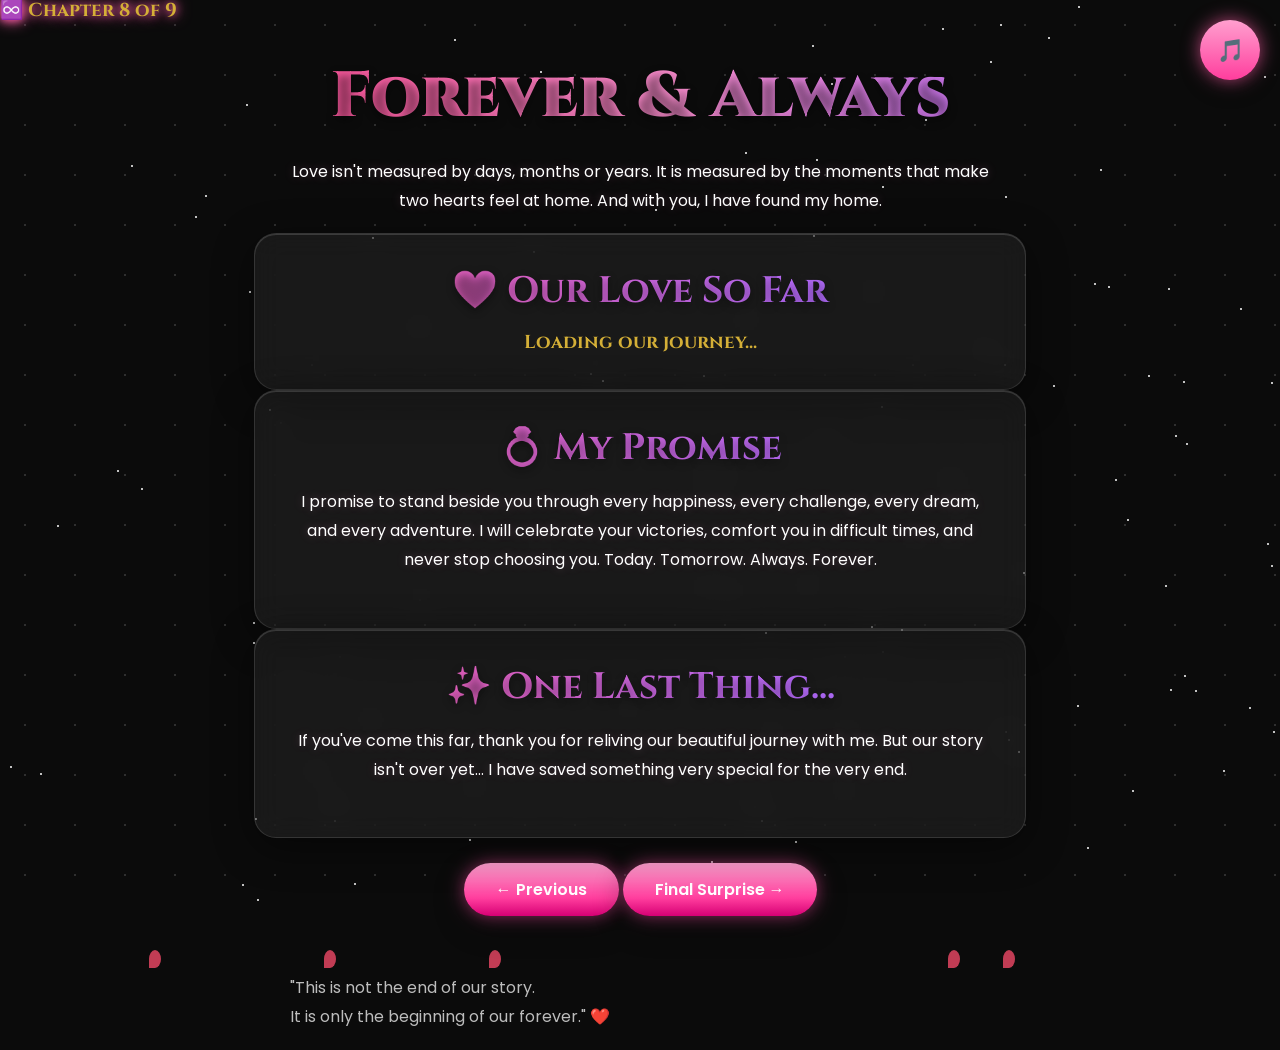
==== forever.html @ 0f518a85 "Enhance anniversary website with premium memories gallery and UI improvements" ====
<!DOCTYPE html>
<html lang="en">
<head>
    <meta charset="UTF-8">
    <meta name="viewport" content="width=device-width, initial-scale=1.0">
    <title>Chapter 8 - Forever & Always</title>

    <link rel="preconnect" href="https://fonts.googleapis.com">
    <link rel="preconnect" href="https://fonts.gstatic.com" crossorigin>

    <link href="https://fonts.googleapis.com/css2?family=Cinzel:wght@400;600;700&family=Poppins:wght@300;400;500&display=swap" rel="stylesheet">

    <link rel="stylesheet" href="assets/css/style.css">
</head>

<body data-chapter="7">

<header class="chapter-header">
    <h3>♾️ Chapter 8 of 9</h3>
</header>

<main class="chapter">

<section class="hero">

<h1 class="hero-title">
Forever & Always
</h1>

<p class="hero-text">
Love isn't measured by days,
months or years.

It is measured by the moments
that make two hearts feel at home.

And with you,
I have found my home.
</p>

<div class="card">

<h2>❤️ Our Love So Far</h2>

<div id="loveCounter">

<h3 id="counter">
Loading our journey...
</h3>

</div>

</div>

<div class="card">

<h2>💍 My Promise</h2>

<p class="hero-text">

I promise to stand beside you
through every happiness,
every challenge,
every dream,
and every adventure.

I will celebrate your victories,
comfort you in difficult times,
and never stop choosing you.

Today.

Tomorrow.

Always.

Forever.

</p>

</div>

<div class="card">

<h2>✨ One Last Thing...</h2>

<p class="hero-text">

If you've come this far,

thank you for reliving our beautiful journey with me.

But our story isn't over yet...

I have saved something very special
for the very end.

</p>

</div>

<div class="navigation">

<a href="our-journey.html" class="btn">
← Previous
</a>

<a href="surprise.html" class="btn">
Final Surprise →
</a>

</div>

</section>

</main>

<footer>

<p>
"This is not the end of our story.<br>
It is only the beginning of our forever." ❤️
</p>

</footer>

<script src="assets/js/config.js"></script>
<script src="assets/js/components.js"></script>
<script src="assets/js/script.js"></script>
<script src="assets/js/counter.js"></script>

</body>
</html>
---- assets/css/style.css ----
@import url('https://fonts.googleapis.com/css2?family=Cinzel:wght@400;600;700&family=Poppins:wght@300;400;500;600;700&display=swap');

:root{
  --bg:#0b0b0b;
  --surface:#151515;
  --card:rgba(255,255,255,.05);

  --gold:#d4af37;
  --rose:#ff5c8a;
  --text:#f5f5f5;
  --muted:#bdbdbd;

  --border:rgba(255,255,255,.08);

  --radius:22px;

  --shadow:0 0 35px rgba(212,175,55,.18);

  --transition:.35s ease;
}

*{
  margin:0;
  padding:0;
  box-sizing:border-box;
}

html{
  scroll-behavior:smooth;
}

body{
  background:var(--bg);
  color:var(--text);
  font-family:'Poppins',sans-serif;
  min-height:100vh;
  overflow-x:hidden;
}

img{
  max-width:100%;
  display:block;
}

a{
  color:inherit;
  text-decoration:none;
}

button{
  font:inherit;
  border:none;
  outline:none;
  cursor:pointer;
}

.container{
  width:min(1100px,92%);
  margin:auto;
}

.chapter{
  min-height:100vh;
  display:flex;
  flex-direction:column;
  justify-content:center;
  align-items:center;
  text-align:center;
  padding:40px 20px;
}

h1,h2,h3{
  font-family:'Cinzel',serif;
  color:var(--gold);
  line-height:1.2;
}

h1{
  font-size:clamp(2.4rem,8vw,4rem);
}

h2{
  font-size:clamp(2rem,6vw,3rem);
}

p{
  color:var(--muted);
  line-height:1.8;
  font-size:1rem;
  max-width:700px;
  margin:18px auto;
}

.btn{
  display:inline-flex;
  align-items:center;
  justify-content:center;
  gap:10px;

  margin-top:25px;
  padding:14px 32px;

  background:var(--gold);
  color:#000;

  border-radius:999px;

  font-weight:600;

  transition:var(--transition);
}

.btn:hover{
  transform:translateY(-3px);
  box-shadow:var(--shadow);
}

.card{
  width:100%;
  max-width:800px;

  padding:35px;

  background:var(--card);

  border:1px solid var(--border);

  border-radius:var(--radius);

  backdrop-filter:blur(12px);
}

.chapter-title{
  color:var(--rose);
  font-size:.95rem;
  letter-spacing:3px;
  text-transform:uppercase;
  margin-bottom:18px;
}

/* ========= CHAPTER HEADER ========= */

.chapter-progress{
    display:inline-block;
    padding:8px 18px;
    border:1px solid var(--gold);
    border-radius:999px;
    color:var(--gold);
    margin-bottom:25px;
    font-size:.9rem;
    letter-spacing:2px;
}

/* ========= NAVIGATION ========= */

.chapter-nav{
    width:100%;
    max-width:900px;
    margin:60px auto 0;
    display:flex;
    justify-content:space-between;
    align-items:center;
}

.nav-btn{
    display:inline-flex;
    align-items:center;
    gap:8px;
    padding:14px 24px;
    border-radius:999px;
    background:transparent;
    border:1px solid var(--gold);
    color:var(--gold);
    transition:.3s;
}

.nav-btn:hover{
    background:var(--gold);
    color:#000;
    box-shadow:var(--shadow);
}

/* ========= MUSIC ========= */

.music-btn{
    position:fixed;
    right:20px;
    bottom:20px;
    width:60px;
    height:60px;
    border-radius:50%;
    border:none;
    background:var(--gold);
    color:#000;
    font-size:22px;
    cursor:pointer;
    z-index:9999;
    box-shadow:var(--shadow);
}

/* ========= ANIMATIONS ========= */

.fade-up{
    opacity:0;
    transform:translateY(40px);
    animation:fadeUp 1s ease forwards;
}

@keyframes fadeUp{
    to{
        opacity:1;
        transform:translateY(0);
    }
}

.glow{
    animation:glow 2s ease-in-out infinite alternate;
}

@keyframes glow{
    from{
        text-shadow:0 0 10px rgba(212,175,55,.2);
    }
    to{
        text-shadow:0 0 30px rgba(212,175,55,.8);
    }
}

/* ========= STARS ========= */

.stars{
    position:fixed;
    inset:0;
    pointer-events:none;
    z-index:-2;
    background-image:
        radial-gradient(#ffffff 1px, transparent 1px);
    background-size:50px 50px;
    opacity:.15;
}

/* ========= PETALS ========= */

.petals{
    position:fixed;
    inset:0;
    overflow:hidden;
    pointer-events:none;
    z-index:-1;
}


/* ==========================================
   MODULE 3 : ANIMATIONS & PAGE TRANSITIONS
   ========================================== */

/* Fade In */
.fade-in{
    animation:fadeIn 1s ease forwards;
}

@keyframes fadeIn{
    from{
        opacity:0;
    }
    to{
        opacity:1;
    }
}

/* Zoom */
.zoom-in{
    animation:zoomIn .8s ease forwards;
}

@keyframes zoomIn{
    from{
        opacity:0;
        transform:scale(.9);
    }
    to{
        opacity:1;
        transform:scale(1);
    }
}

/* Floating */
.float{
    animation:float 4s ease-in-out infinite;
}

@keyframes float{
    0%,100%{
        transform:translateY(0);
    }
    50%{
        transform:translateY(-10px);
    }
}

/* Heart Beat */
.heartbeat{
    animation:heartbeat 1.5s infinite;
}

@keyframes heartbeat{
    0%,100%{
        transform:scale(1);
    }
    25%{
        transform:scale(1.08);
    }
    50%{
        transform:scale(.98);
    }
    75%{
        transform:scale(1.08);
    }
}

/* Page Transition */

body{
    animation:pageFade .6s ease;
}

@keyframes pageFade{
    from{
        opacity:0;
    }
    to{
        opacity:1;
    }
}

/* Selection */

::selection{
    background:var(--gold);
    color:#000;
}


/* ==========================
   Loader
========================== */

#loader{
    position:fixed;
    inset:0;
    background:#000;
    display:flex;
    justify-content:center;
    align-items:center;
    z-index:99999;
    transition:opacity 1s ease,visibility 1s ease;
}

#loader.hide{
    opacity:0;
    visibility:hidden;
}

.loader-content{
    text-align:center;
    max-width:420px;
    padding:20px;
}

.loader-heart{
    font-size:70px;
    color:#ff4d6d;
    animation:pulse 1.5s infinite;
}

.loader-title{
    margin-top:15px;
    font-size:42px;
    color:#fff;
}

.loader-title span{
    color:#ff4d6d;
}

.loader-subtitle{
    margin-top:15px;
    color:#d4af37;
    line-height:1.8;
    font-size:20px;
}

.loader-quote{
    margin:25px 0;
    color:#cccccc;
    font-style:italic;
    line-height:1.7;
}

.loader-bar{
    width:100%;
    height:8px;
    border-radius:10px;
    overflow:hidden;
    background:#222;
}

.loader-progress{
    width:0%;
    height:100%;
    background:linear-gradient(90deg,#ff4d6d,#d4af37);
    animation:loading 4s linear forwards;
}

.loader-loading{
    margin-top:15px;
    color:#ffffff;
    letter-spacing:2px;
}

@keyframes loading{
    from{width:0;}
    to{width:100%;}
}

@keyframes pulse{
    0%,100%{
        transform:scale(1);
    }
    50%{
        transform:scale(1.15);
    }
}

/* ==========================
   Animated Stars
========================== */

.stars{
    position:fixed;
    inset:0;
    z-index:-1;
    overflow:hidden;
    pointer-events:none;
}

.star{
    position:absolute;
    width:2px;
    height:2px;
    background:#fff;
    border-radius:50%;
    animation:twinkle 2s infinite ease-in-out;
}

@keyframes twinkle{
    0%,100%{
        opacity:.2;
        transform:scale(1);
    }
    50%{
        opacity:1;
        transform:scale(2);
    }
}

/* ==========================
   Rose Petals
========================== */

.petal{
    position:fixed;
    top:-40px;
    width:12px;
    height:18px;
    background:#ff4d6d;
    border-radius:50% 50% 50% 0;
    opacity:.75;
    animation:fall linear forwards;
    pointer-events:none;
}

@keyframes fall{
    from{
        transform:translateY(-40px) rotate(0deg);
    }

    to{
        transform:translateY(110vh) rotate(360deg);
    }
}

/* ==========================
   Gold Glow
========================== */

.loader-title{
    background:linear-gradient(90deg,#fff7c2,#ffd700,#fff7c2);
    background-size:300% auto;
    -webkit-background-clip:text;
    -webkit-text-fill-color:transparent;
    animation:goldGlow 3s linear infinite;
    text-shadow:0 0 15px rgba(255,215,0,.4);
}

@keyframes goldGlow{
    from{
        background-position:0% center;
    }
    to{
        background-position:300% center;
    }
}


/* ==========================
   Neon Heart
========================== */

.loader-heart{

    filter:
        drop-shadow(0 0 8px #ff4d6d)
        drop-shadow(0 0 18px #ff4d6d)
        drop-shadow(0 0 30px #ff4d6d);

    animation:heartbeat 1.2s infinite;
}

@keyframes heartbeat{

    0%,100%{
        transform:scale(1);
    }

    20%{
        transform:scale(1.18);
    }

    40%{
        transform:scale(.95);
    }

    60%{
        transform:scale(1.25);
    }

    80%{
        transform:scale(1);
    }

}


/* ==========================
   Sparkles
========================== */

.sparkle{

    position:fixed;

    width:8px;

    height:8px;

    border-radius:50%;

    background:#ffd700;

    pointer-events:none;

    animation:spark .8s linear forwards;

    box-shadow:0 0 12px #ffd700;

}

@keyframes spark{

    to{

        opacity:0;

        transform:translateY(-30px) scale(0);

    }

}


/* ==========================================
   3D Pink Anniversary Title
========================================== */

.hero-title{

    font-family:'Cinzel',serif;
    font-size:clamp(3rem,8vw,5rem);
    font-weight:700;
    text-align:center;

    background:linear-gradient(
        to bottom,
        #ffd6ec 0%,
        #ff8fc7 25%,
        #ff4fa3 55%,
        #d81b60 100%
    );

    -webkit-background-clip:text;
    -webkit-text-fill-color:transparent;

    text-shadow:
        0 2px 0 #b00052,
        0 4px 0 #920045,
        0 6px 0 #730037,
        0 8px 12px rgba(0,0,0,.6),
        0 0 25px rgba(255,80,180,.8);
}

/* ==========================================
   3D Green Names
========================================== */

.hero-names{

    font-family:'Cinzel',serif;
    font-size:clamp(2.2rem,6vw,4rem);
    font-weight:700;
    text-align:center;

    background:linear-gradient(
        to bottom,
        #d8ffe6 0%,
        #77ffb3 30%,
        #22c55e 60%,
        #0b8d45 100%
    );

    -webkit-background-clip:text;
    -webkit-text-fill-color:transparent;

    text-shadow:
        0 2px 0 #087a39,
        0 4px 0 #06642f,
        0 6px 0 #044f24,
        0 8px 12px rgba(0,0,0,.6),
        0 0 20px rgba(34,197,94,.8);
}

/* ==========================================
   Glowing Heart
========================================== */

.hero-names span{

    -webkit-text-fill-color:#ff3366;

    text-shadow:
        0 0 10px #ff3366,
        0 0 20px #ff3366,
        0 0 40px #ff3366;

}


/* ==========================================
   Vertical Couple Names
========================================== */

.hero-names{

    display:flex;
    flex-direction:column;
    align-items:center;
    justify-content:center;
    gap:8px;

    font-family:'Cinzel',serif;
    font-size:clamp(2.5rem,7vw,4.5rem);
    font-weight:700;
    line-height:1;
}

.hero-names div:first-child,
.hero-names div:last-child{

    background:linear-gradient(
        to bottom,
        #d8ffe6 0%,
        #77ffb3 30%,
        #22c55e 60%,
        #0b8d45 100%
    );

    -webkit-background-clip:text;
    -webkit-text-fill-color:transparent;

    text-shadow:
        0 2px 0 #087a39,
        0 4px 0 #06642f,
        0 8px 12px rgba(0,0,0,.6),
        0 0 18px rgba(34,197,94,.8);

}

.love-heart{

    font-size:clamp(3rem,8vw,5rem);

    -webkit-text-fill-color:#ff3366;

    text-shadow:
        0 0 10px #ff3366,
        0 0 25px #ff3366,
        0 0 50px #ff3366;

    animation:heartBeat 1.3s infinite;

}

@keyframes heartBeat{

    0%,100%{
        transform:scale(1);
    }

    25%{
        transform:scale(1.15);
    }

    50%{
        transform:scale(.95);
    }

    75%{
        transform:scale(1.18);
    }

}


/* ==========================================
   Hero Title (3-Line Layout)
========================================== */

.hero-title{

    display:flex;
    flex-direction:column;
    align-items:center;
    justify-content:center;

    gap:4px;

    margin-bottom:20px;

}

.hero-title span{

    display:block;

    line-height:.95;

    font-family:'Cinzel',serif;

    font-size:clamp(3rem,11vw,5.5rem);

    font-weight:700;

    background:linear-gradient(
        to bottom,
        #ffd6ec,
        #ff7eb6,
        #ff3d8b,
        #c40063
    );

    -webkit-background-clip:text;
    -webkit-text-fill-color:transparent;

    text-shadow:
        0 2px 0 #b00052,
        0 4px 0 #910046,
        0 6px 0 #730036,
        0 10px 20px rgba(0,0,0,.7),
        0 0 25px rgba(255,50,150,.9);

}


/* ==========================================
   Romantic Pink Button
========================================== */

.btn{

    background:linear-gradient(
        to bottom,
        #ff9fcf,
        #ff6fb6,
        #ff3d9d,
        #d60074
    ) !important;

    color:white !important;

    border:none;

    border-radius:60px;

    box-shadow:
        0 0 18px rgba(255,80,170,.55),
        0 10px 30px rgba(0,0,0,.45);

    transition:.35s;
}

.btn:hover{

    transform:translateY(-4px) scale(1.04);

    box-shadow:
        0 0 28px rgba(255,80,170,.9),
        0 14px 35px rgba(0,0,0,.55);

}


/* ==========================================
   Music Button
========================================== */

#musicButton{

    background:linear-gradient(
        to bottom,
        #ff9fcf,
        #ff6fb6,
        #ff3d9d
    ) !important;

    color:white;

    box-shadow:
        0 0 20px rgba(255,60,170,.6);

}


/* ==========================================
   Chapter Title
========================================== */

.chapter-header{

    color:#ff8cc5 !important;

    text-shadow:
        0 0 8px #ff5ea8,
        0 0 16px #ff5ea8;

}


/* ==========================================
   Layer Fix
========================================== */

body{
    position:relative;
    overflow-x:hidden;
}

/* Background Stars */

.stars{
    position:fixed;
    inset:0;
    z-index:-3;
    pointer-events:none;
}

/* Rose Petals */

.petal{
    z-index:-2;
    pointer-events:none;
}

/* Main Content */

header,
main,
footer,
.chapter,
.hero,
.loader-content{

    position:relative;
    z-index:10;

}

/* Music Button */

#musicButton{

    position:fixed;

    right:20px;

    bottom:20px;

    z-index:9999;

}


/* ==========================================
   Glass Cards
========================================== */

.card{

    background:rgba(255,255,255,.06);

    backdrop-filter:blur(14px);

    border:1px solid rgba(255,255,255,.12);

    border-radius:22px;

    box-shadow:

        0 10px 40px rgba(0,0,0,.45),

        inset 0 1px rgba(255,255,255,.15);

}


.hero-text{

    color:#ffffff;

    text-shadow:

        0 0 10px rgba(255,150,210,.25);

}


/* ==========================================
   Premium Loader Title
========================================== */

.loader-title{

    font-family:'Cinzel',serif;

    font-size:clamp(2.8rem,9vw,5rem);

    font-weight:900;

    text-align:center;

    line-height:1.1;

    background:linear-gradient(
        90deg,
        #ff4d94 0%,
        #ff8fd1 18%,
        #b76cff 36%,
        #4da6ff 54%,
        #47d16c 72%,
        #ffd54d 88%,
        #ffffff 100%
    );

    background-size:300% auto;

    -webkit-background-clip:text;
    -webkit-text-fill-color:transparent;

    animation:rainbowFlow 6s linear infinite;

    text-shadow:
        0 3px 0 rgba(255,255,255,.15),
        0 8px 18px rgba(0,0,0,.55);

}

@keyframes rainbowFlow{

    from{
        background-position:0% center;
    }

    to{
        background-position:300% center;
    }

}


.loader-heart{

    display:block;

    text-align:center;

    font-size:4rem;

    margin-bottom:18px;

    animation:loaderBeat 1.2s infinite;

    filter:drop-shadow(0 0 10px #ff3366)
           drop-shadow(0 0 25px #ff3366);

}

@keyframes loaderBeat{

    0%,100%{
        transform:scale(1);
    }

    50%{
        transform:scale(1.18);
    }

}


/* ==========================================
   Premium Loader Names
========================================== */

.loader-names{

    display:flex;
    flex-direction:column;
    align-items:center;
    gap:10px;

    margin:25px 0;

    font-family:'Cinzel',serif;

}

.loader-names div:first-child{

    font-size:2.3rem;
    font-weight:700;

    background:linear-gradient(
        to right,
        #00c853,
        #69f0ae,
        #ffffff
    );

    -webkit-background-clip:text;
    -webkit-text-fill-color:transparent;

}

.loader-names div:last-child{

    font-size:2.3rem;
    font-weight:700;

    background:linear-gradient(
        to right,
        #ff5ea8,
        #ff99cc,
        #ffffff
    );

    -webkit-background-clip:text;
    -webkit-text-fill-color:transparent;

}

.loader-heart-name{

    font-size:3.2rem;

    animation:loaderBeat 1.2s infinite;

    filter:drop-shadow(0 0 8px #ff3366)
           drop-shadow(0 0 18px #ff3366);

}


.loader-title{

    font-size:clamp(3rem,10vw,5rem);

    font-weight:900;

    line-height:1;

    text-align:center;

    background:linear-gradient(
        90deg,
        #ff4d94,
        #b76cff,
        #4da6ff,
        #47d16c,
        #ffd54d,
        #ffffff
    );

    background-size:300% auto;

    -webkit-background-clip:text;
    -webkit-text-fill-color:transparent;

    animation:rainbowFlow 6s linear infinite;

    margin-bottom:15px;

}

.loader-title span{

    display:block;
    margin:6px 0;

}


/* ==========================================
   Premium Loader Glass Card
========================================== */

.loader-content{

    width:min(90%,420px);

    margin:auto;

    padding:40px 30px;

    text-align:center;

    background:rgba(255,255,255,.08);

    border:1px solid rgba(255,255,255,.18);

    border-radius:28px;

    backdrop-filter:blur(20px);

    -webkit-backdrop-filter:blur(20px);

    box-shadow:
        0 0 40px rgba(255,80,170,.18),
        0 20px 60px rgba(0,0,0,.55),
        inset 0 1px rgba(255,255,255,.18);

}


/* ==========================================
   Premium Loader Progress Bar
========================================== */

.loader-bar{

    width:100%;

    height:12px;

    overflow:hidden;

    border-radius:999px;

    background:rgba(255,255,255,.12);

    margin:28px auto 18px;

}

.loader-progress{

    height:100%;

    width:0;

    border-radius:999px;

    background:linear-gradient(
        90deg,
        #ff4d94,
        #ff8fd1,
        #b76cff,
        #4da6ff,
        #47d16c,
        #ffd54d
    );

    background-size:250% 100%;

    animation:
        rainbowFlow 5s linear infinite,
        loaderProgress 3.5s ease forwards;

    box-shadow:
        0 0 20px rgba(255,105,180,.8);

}

@keyframes loaderProgress{

    from{width:0;}

    to{width:100%;}

}


.loader-quote{

    margin-top:20px;

    font-size:1rem;

    line-height:1.7;

    color:#f8f8f8;

    font-style:italic;

    text-shadow:
        0 0 10px rgba(255,150,220,.4);

}

.loader-subtitle{

    margin-top:12px;

    font-size:1.1rem;

    color:#ffd6ec;

    letter-spacing:1px;

}

.loader-loading{

    margin-top:18px;

    color:#ffffff;

    letter-spacing:2px;

    text-transform:uppercase;

    font-size:.9rem;

}


/* Mobile Loader Fix */

.loader-title{
    font-size:clamp(2rem,8vw,3.2rem) !important;
    line-height:1.05;
    margin-bottom:12px;
}

.loader-title span{
    margin:2px 0;
}


.loader-content{

    width:min(92%,420px);

    padding:45px 28px 55px;

    max-height:90vh;

    overflow-y:auto;

    box-sizing:border-box;

}


.loader-names div:first-child,
.loader-names div:last-child{

    font-size:2rem;

}

.loader-heart-name{

    font-size:2.7rem;

}


/* ==========================================
   Loader Title - Mobile Friendly
========================================== */

.loader-title{

    display:flex;
    flex-direction:column;
    align-items:center;

    gap:4px;

    margin:10px 0 20px;

}

.loader-title span{

    display:block;

    font-family:'Cinzel',serif;

    font-size:clamp(2.4rem,9vw,3.8rem);

    font-weight:900;

    line-height:0.95;

    background:linear-gradient(
        90deg,
        #ff4d94,
        #ff8fd1,
        #b76cff,
        #4da6ff,
        #47d16c,
        #ffd54d
    );

    background-size:300% auto;

    -webkit-background-clip:text;
    -webkit-text-fill-color:transparent;

    animation:rainbowFlow 6s linear infinite;

    text-shadow:
        0 3px 10px rgba(0,0,0,.5);

}


/* ==========================================
   Loader Size Adjustment
========================================== */

/* Reduce Happy First Anniversary */

.loader-title span{

    font-size:clamp(1.5rem,5.5vw,2.3rem) !important;

    line-height:0.9;

}

/* Increase Bhushan ❤️ Kajal */

.loader-names div:first-child,
.loader-names div:last-child{

    font-size:clamp(2.8rem,9vw,4rem) !important;

    line-height:1;

}

.loader-heart-name{

    font-size:clamp(3.8rem,11vw,5rem) !important;

    margin:8px 0;

}


/* Premium Heading Style */

h1,
h2,
.section-title,
.page-title,
.chapter-title{

    font-family:'Cinzel',serif;

    font-weight:900;

    background:linear-gradient(
        90deg,
        #7c6cff 0%,
        #4da6ff 25%,
        #49d6c8 50%,
        #47d16c 75%,
        #ffffff 100%
    );

    background-size:300% auto;

    -webkit-background-clip:text;
    -webkit-text-fill-color:transparent;

    animation:rainbowFlow 6s linear infinite;

}


/* ==========================================
   Global Hero Title Style
========================================== */

.hero-title{

    font-family:'Cinzel',serif !important;

    font-size:clamp(2.3rem,8vw,4rem);

    font-weight:900;

    text-align:center;

    line-height:1.1;

    background:linear-gradient(
        90deg,
        #ff4d94 0%,
        #ff8fd1 18%,
        #b76cff 36%,
        #4da6ff 54%,
        #47d16c 72%,
        #ffd54d 88%,
        #ffffff 100%
    );

    background-size:300% auto;

    -webkit-background-clip:text;
    -webkit-text-fill-color:transparent;

    animation:rainbowFlow 6s linear infinite;

    text-shadow:
        0 4px 10px rgba(0,0,0,.45);

    margin-bottom:25px;

}


/* ==========================================
   Premium H2 Style (All Pages)
========================================== */

h2{

    font-family:'Cinzel',serif;

    font-size:clamp(1.5rem,5vw,2.3rem);

    font-weight:700;

    text-align:center;

    background:linear-gradient(
        90deg,
        #ff5ea8 0%,
        #b76cff 25%,
        #4da6ff 50%,
        #47d16c 75%,
        #ffffff 100%
    );

    background-size:300% auto;

    -webkit-background-clip:text;
    -webkit-text-fill-color:transparent;

    animation:rainbowFlow 6s linear infinite;

    text-shadow:
        0 3px 8px rgba(0,0,0,.4);

    margin-bottom:18px;

}


/* Narrow homepage title */

.hero-title span{

    letter-spacing:-2px !important;

    transform:scaleX(.88);

    display:inline-block;

}


/* ==========================================
   Music Button - Top Right
========================================== */

#musicButton{

    position:fixed !important;

    top:20px;
    right:20px;

    bottom:auto !important;
    left:auto !important;

    width:60px;
    height:60px;

    border-radius:50%;

    display:flex;
    align-items:center;
    justify-content:center;

    z-index:99999;

    background:linear-gradient(
        180deg,
        #ff8fc9,
        #ff5ea8,
        #ff2d8d
    );

    color:#ffffff;

    box-shadow:
        0 0 18px rgba(255,94,168,.7),
        0 8px 20px rgba(0,0,0,.4);

}

#musicButton:hover{

    transform:scale(1.08);

}


/* ==========================================
   Premium Polaroid Photo Album
========================================== */

.memory-card{

    width:min(92%,420px);

    margin:40px auto;

    padding:14px 14px 24px;

    background:#ffffff;

    border-radius:10px;

    border:3px solid rgba(255,255,255,.9);

    box-shadow:
        0 15px 35px rgba(0,0,0,.45),
        0 0 25px rgba(255,94,168,.35);

    overflow:hidden;

    transition:.4s ease;

}

.memory-card:nth-child(odd){

    transform:rotate(-2deg);

}

.memory-card:nth-child(even){

    transform:rotate(2deg);

}

.memory-card:hover{

    transform:rotate(0deg) scale(1.03);

    box-shadow:
        0 0 35px rgba(255,94,168,.7),
        0 20px 45px rgba(0,0,0,.55);

}

.memory-card img{

    width:100%;

    display:block;

    border-radius:4px;

}

.memory-card p{

    margin-top:18px;

    text-align:center;

    font-family:"Caveat",cursive;

    font-size:2rem;

    color:#444;

}


.memory-card figcaption{

    margin-top:18px;

    text-align:center;

    font-family:'Caveat',cursive;

    font-size:2rem;

    color:#444;

    line-height:1.3;

}
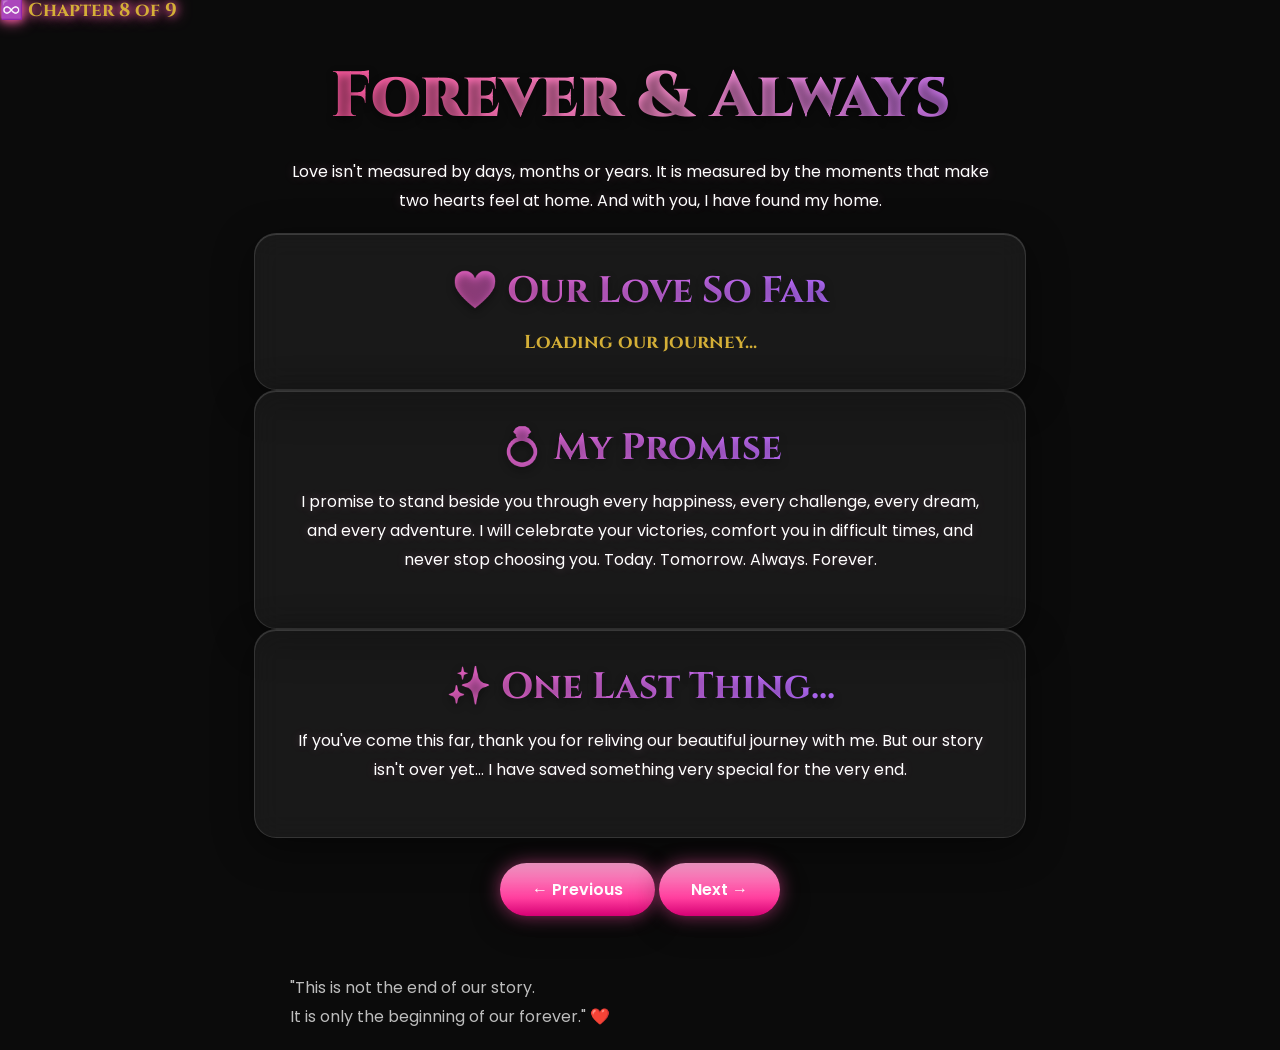
==== commit 44bb946a: "Final" ====
--- a/forever.html
+++ b/forever.html
@@ -105,8 +105,8 @@
 ← Previous
 </a>
 
-<a href="surprise.html" class="btn">
-Final Surprise →
+<a href="our-time.html" class="btn">
+Next →
 </a>
 
 </div>
@@ -127,7 +127,6 @@
 <script src="assets/js/config.js"></script>
 <script src="assets/js/components.js"></script>
 <script src="assets/js/script.js"></script>
-<script src="assets/js/counter.js"></script>
 
 </body>
 </html>
--- a/assets/css/style.css
+++ b/assets/css/style.css
@@ -1661,3 +1661,202 @@
 
 }
 
+
+.loader-heart-name{
+    display:flex;
+    justify-content:center;
+    align-items:center;
+    font-size:4rem;
+    color:#ff3b6b;
+    text-shadow:
+        0 0 10px #ff3b6b,
+        0 0 20px #ff3b6b,
+        0 0 40px #ff3b6b,
+        0 0 60px #ff3b6b;
+    animation:heartbeat 1.4s infinite;
+    margin:20px 0;
+    opacity:1 !important;
+    filter:none !important;
+}
+
+
+/* ===== Minute Celebration Popup ===== */
+
+.minute-popup{
+    position:fixed;
+    top:50%;
+    left:50%;
+    transform:translate(-50%,-50%) scale(.9);
+    width:min(90%,520px);
+    padding:28px 24px;
+    border-radius:24px;
+    text-align:center;
+    color:#fff;
+    background:rgba(255,255,255,.12);
+    backdrop-filter:blur(18px);
+    -webkit-backdrop-filter:blur(18px);
+    border:1px solid rgba(255,255,255,.25);
+    box-shadow:0 0 40px rgba(255,105,180,.35);
+    opacity:0;
+    visibility:hidden;
+    z-index:99999;
+    transition:all 1s ease;
+}
+
+.minute-popup.show{
+    opacity:1;
+    visibility:visible;
+    transform:translate(-50%,-50%) scale(1);
+}
+
+.minute-popup .heart{
+    font-size:3rem;
+    display:block;
+    margin-bottom:12px;
+    animation:minuteHeartbeat 1.2s infinite;
+}
+
+.minute-popup p{
+    font-size:1.35rem;
+    line-height:1.6;
+    margin:0;
+}
+
+@keyframes minuteHeartbeat{
+    0%,100%{transform:scale(1);}
+    25%{transform:scale(1.18);}
+    50%{transform:scale(.95);}
+    75%{transform:scale(1.12);}
+}
+
+
+/* ===========================
+   Every Second With You Page
+=========================== */
+
+.our-time-page{
+    background:#000;
+    color:#fff;
+    font-family:'Poppins',sans-serif;
+    overflow-x:hidden;
+    min-height:100vh;
+}
+
+.our-time-container{
+    max-width:1200px;
+    margin:0 auto;
+    padding:60px 20px 80px;
+    text-align:center;
+}
+
+.time-heart{
+    font-size:4rem;
+    animation:heartbeat 1.5s infinite;
+    margin-bottom:20px;
+}
+
+.our-time-container h1{
+    font-size:3rem;
+    background:linear-gradient(90deg,#ff7eb3,#ff4fd8,#ffd700);
+    -webkit-background-clip:text;
+    -webkit-text-fill-color:transparent;
+    margin-bottom:15px;
+}
+
+.time-subtitle{
+    max-width:700px;
+    margin:0 auto 45px;
+    font-size:1.15rem;
+    color:#ddd;
+    line-height:1.8;
+}
+
+.time-counter{
+    display:grid;
+    grid-template-columns:repeat(auto-fit,minmax(140px,1fr));
+    gap:22px;
+    margin-bottom:50px;
+}
+
+.time-card{
+    background:rgba(255,255,255,.08);
+    backdrop-filter:blur(15px);
+    -webkit-backdrop-filter:blur(15px);
+    border:1px solid rgba(255,255,255,.18);
+    border-radius:22px;
+    padding:30px 10px;
+    transition:.35s;
+    box-shadow:0 0 25px rgba(255,105,180,.18);
+}
+
+.time-card:hover{
+    transform:translateY(-8px);
+    box-shadow:0 0 35px rgba(255,105,180,.45);
+}
+
+.time-card span{
+    display:block;
+    font-size:3rem;
+    font-weight:700;
+    color:#fff;
+}
+
+.time-card small{
+    display:block;
+    margin-top:12px;
+    font-size:1rem;
+    color:#ffb6d9;
+    text-transform:uppercase;
+    letter-spacing:2px;
+}
+
+.our-time-container blockquote{
+    max-width:850px;
+    margin:45px auto;
+    font-size:1.3rem;
+    line-height:1.8;
+    font-style:italic;
+    color:#f5d8e8;
+}
+
+.next-btn{
+    display:inline-block;
+    padding:18px 42px;
+    border-radius:999px;
+    background:linear-gradient(90deg,#ff4fd8,#ff7eb3);
+    color:#fff;
+    text-decoration:none;
+    font-size:1.15rem;
+    font-weight:600;
+    box-shadow:0 0 30px rgba(255,105,180,.45);
+    transition:.35s;
+}
+
+.next-btn:hover{
+    transform:scale(1.08);
+    box-shadow:0 0 45px rgba(255,105,180,.7);
+}
+
+@keyframes heartbeat{
+    0%,100%{transform:scale(1);}
+    25%{transform:scale(1.15);}
+    50%{transform:scale(.95);}
+    75%{transform:scale(1.1);}
+}
+
+@media (max-width:768px){
+
+    .our-time-container h1{
+        font-size:2.2rem;
+    }
+
+    .time-card span{
+        font-size:2.3rem;
+    }
+
+    .our-time-container blockquote{
+        font-size:1.05rem;
+    }
+
+}
+
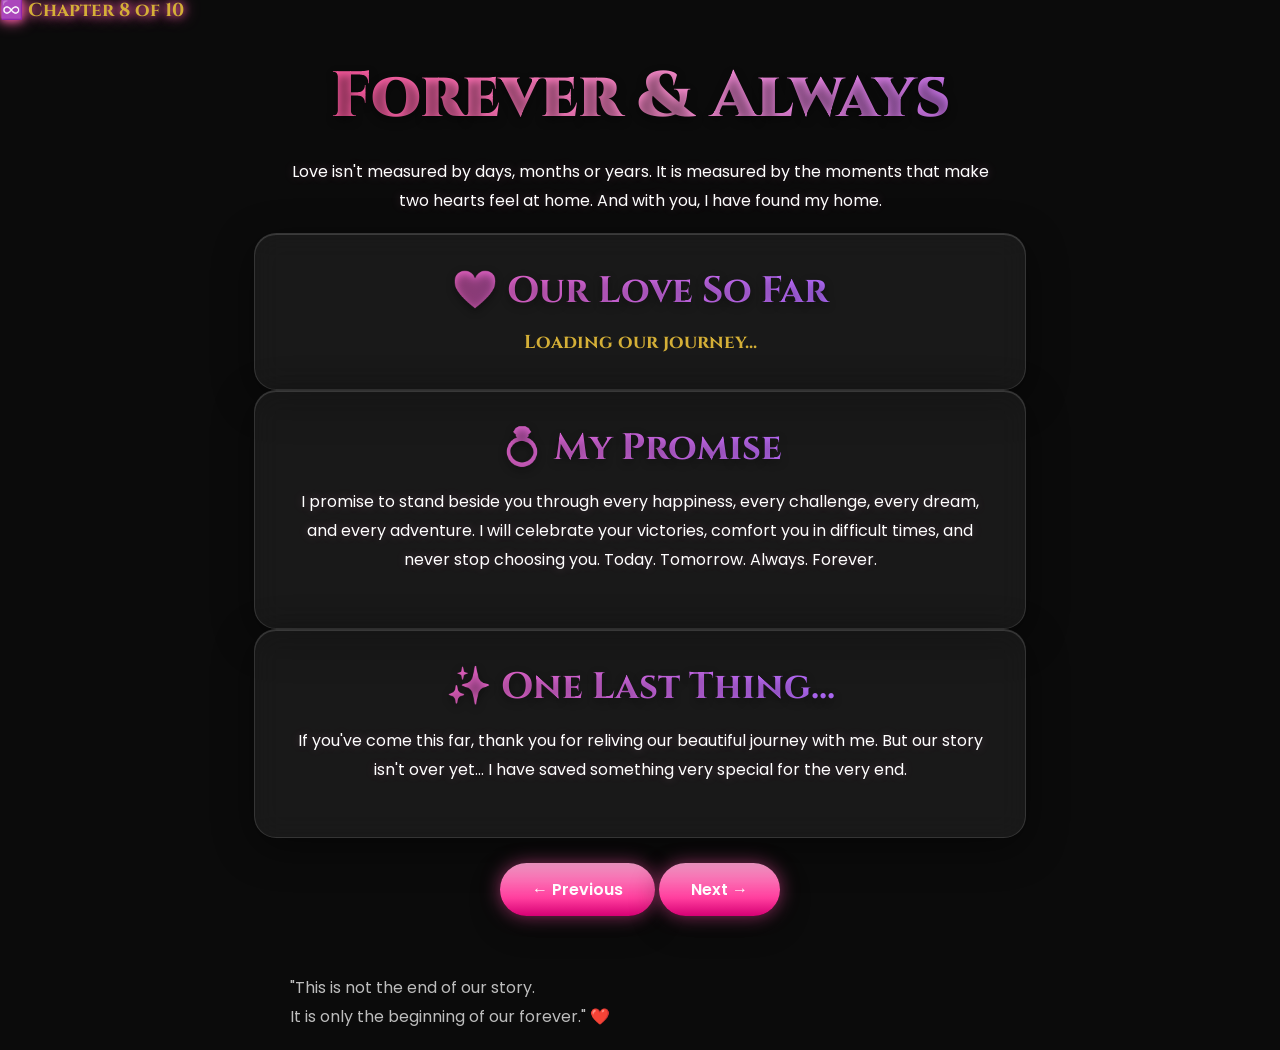
==== commit aa613940: "Update forever.html" ====
--- a/forever.html
+++ b/forever.html
@@ -16,7 +16,7 @@
 <body data-chapter="7">
 
 <header class="chapter-header">
-    <h3>♾️ Chapter 8 of 9</h3>
+    <h3>♾️ Chapter 8 of 10</h3>
 </header>
 
 <main class="chapter">
